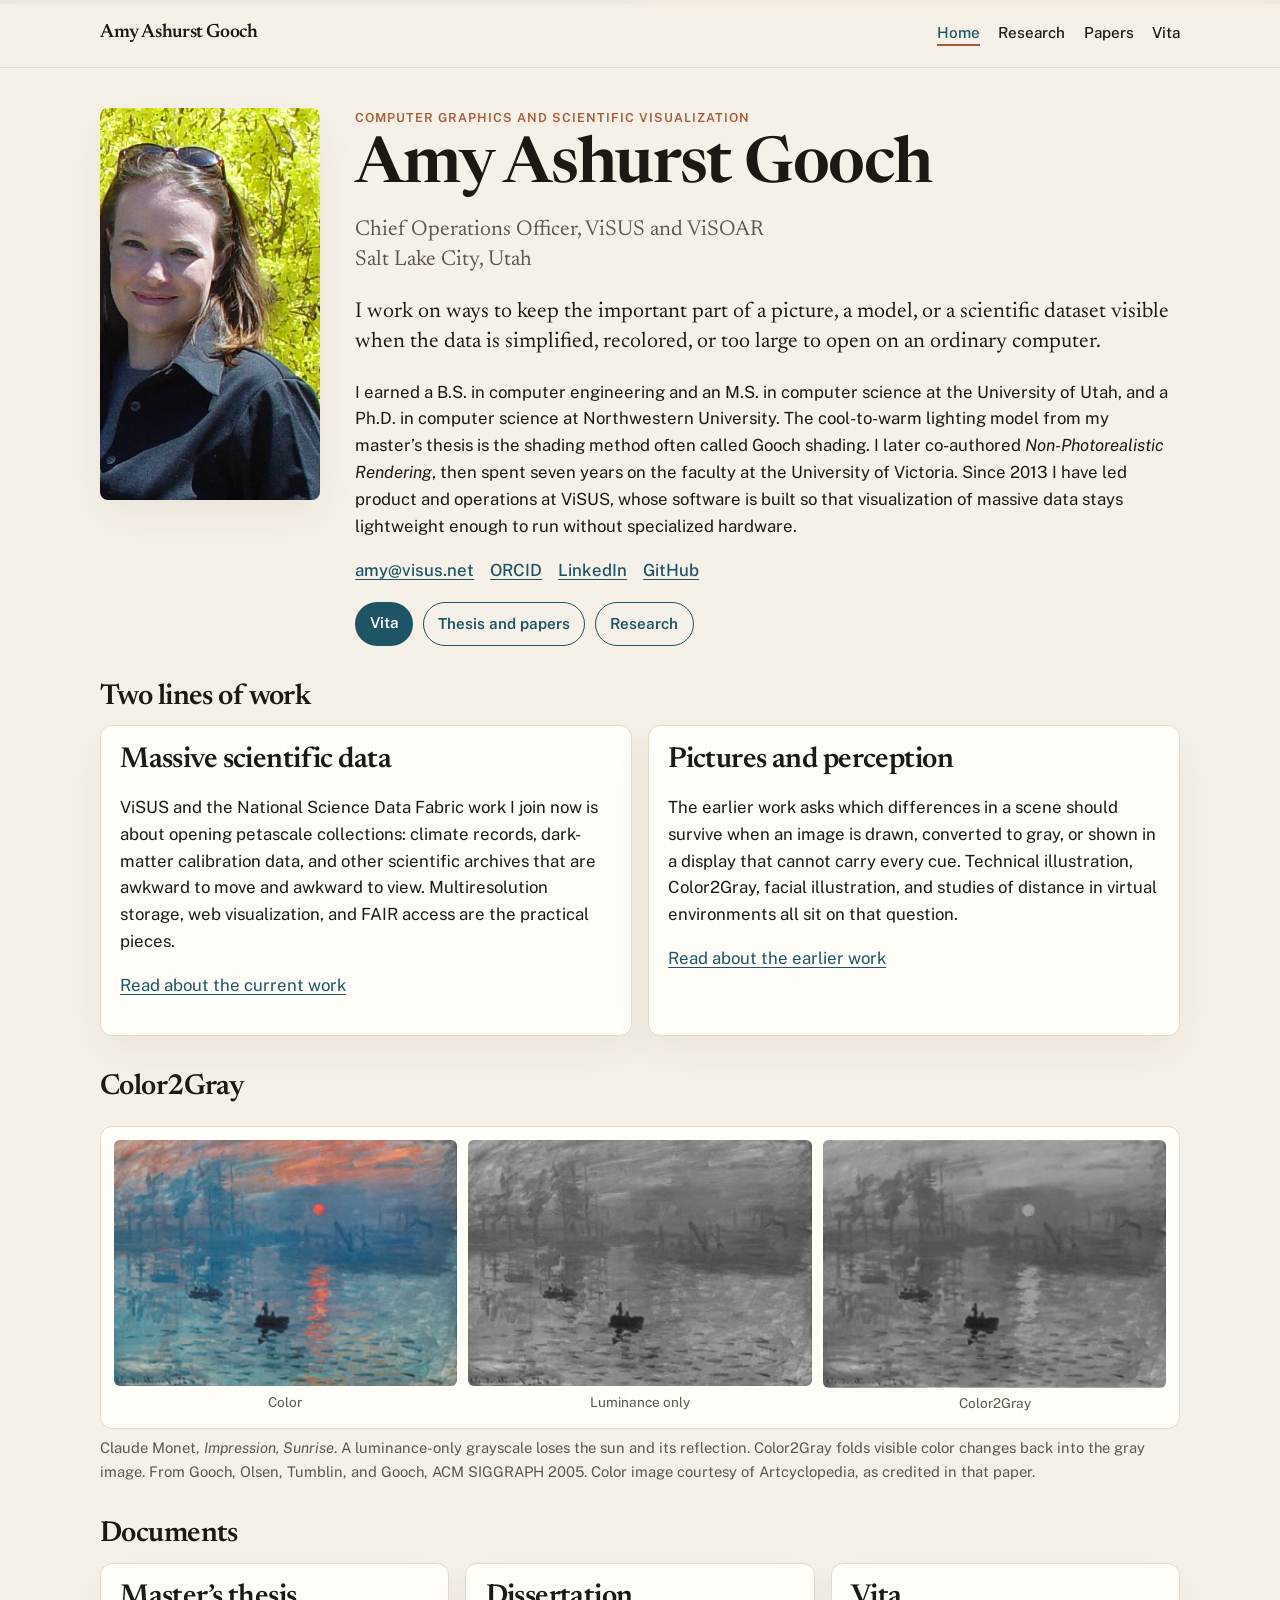
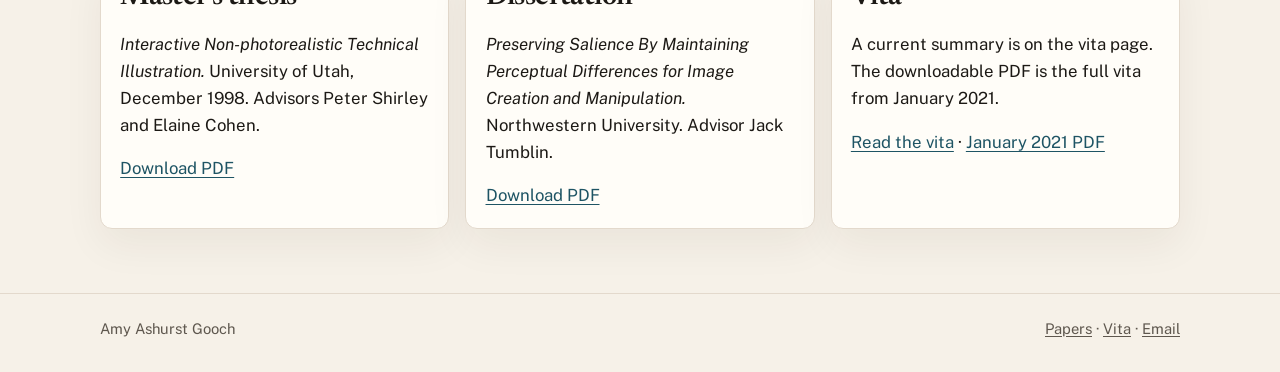
==== index.html @ 5d3acbeb "Add a personal site with vita, research, thesis, and dissertation. The pages are static HTML so GitH" ====
<!DOCTYPE html>
<html lang="en">
<head>
  <meta charset="utf-8">
  <meta name="viewport" content="width=device-width, initial-scale=1">
  <title>Amy Ashurst Gooch</title>
  <meta name="description" content="Amy Ashurst Gooch: scientific visualization, non-photorealistic rendering, and the perception of images. Chief Operations Officer of ViSUS and ViSOAR.">
  <link rel="icon" href="favicon.svg" type="image/svg+xml">
  <link rel="preconnect" href="https://fonts.googleapis.com">
  <link rel="preconnect" href="https://fonts.gstatic.com" crossorigin>
  <link href="https://fonts.googleapis.com/css2?family=Newsreader:ital,opsz,wght@0,6..72,500;0,6..72,600;1,6..72,480&family=Public+Sans:ital,wght@0,400;0,500;0,600;1,400&display=swap" rel="stylesheet">
  <link rel="stylesheet" href="css/site.css">
  <script type="application/ld+json">
  {
    "@context": "https://schema.org",
    "@type": "Person",
    "name": "Amy Ashurst Gooch",
    "jobTitle": "Chief Operations Officer",
    "email": "amy@visus.net",
    "affiliation": { "@type": "Organization", "name": "ViSUS LLC" },
    "alumniOf": ["Northwestern University", "University of Utah"],
    "sameAs": [
      "https://orcid.org/0000-0002-1612-6674",
      "https://github.com/amygooch",
      "https://www.linkedin.com/pub/amy-gooch/5/337/689"
    ]
  }
  </script>
</head>
<body>
  <a class="skip" href="#content">Skip to content</a>
  <header class="site-header">
    <div class="wrap">
      <a class="brand" href="index.html">Amy Ashurst Gooch</a>
      <nav>
        <a href="index.html" aria-current="page">Home</a>
        <a href="research.html">Research</a>
        <a href="papers.html">Papers</a>
        <a href="vita.html">Vita</a>
      </nav>
    </div>
  </header>

  <main id="content">
    <div class="wrap">
      <section class="hero">
        <img class="portrait" src="images/portrait.png" alt="Portrait of Amy Ashurst Gooch">
        <div>
          <p class="kicker">Computer graphics and scientific visualization</p>
          <h1>Amy Ashurst Gooch</h1>
          <p class="role">Chief Operations Officer, ViSUS and ViSOAR<br>Salt Lake City, Utah</p>
          <p class="lede">I work on ways to keep the important part of a picture, a model, or a scientific dataset visible when the data is simplified, recolored, or too large to open on an ordinary computer.</p>
          <p>I earned a B.S. in computer engineering and an M.S. in computer science at the University of Utah, and a Ph.D. in computer science at Northwestern University. The cool-to-warm lighting model from my master’s thesis is the shading method often called Gooch shading. I later co-authored <em>Non-Photorealistic Rendering</em>, then spent seven years on the faculty at the University of Victoria. Since 2013 I have led product and operations at ViSUS, whose software is built so that visualization of massive data stays lightweight enough to run without specialized hardware.</p>
          <p class="contacts">
            <a href="mailto:amy@visus.net">amy@visus.net</a>
            <a href="https://orcid.org/0000-0002-1612-6674">ORCID</a>
            <a href="https://www.linkedin.com/pub/amy-gooch/5/337/689">LinkedIn</a>
            <a href="https://github.com/amygooch">GitHub</a>
          </p>
          <div class="actions">
            <a class="button" href="vita.html">Vita</a>
            <a class="button secondary" href="papers.html">Thesis and papers</a>
            <a class="button secondary" href="research.html">Research</a>
          </div>
        </div>
      </section>

      <h2>Two lines of work</h2>
      <div class="split">
        <article class="panel">
          <h2>Massive scientific data</h2>
          <p>ViSUS and the National Science Data Fabric work I join now is about opening petascale collections: climate records, dark-matter calibration data, and other scientific archives that are awkward to move and awkward to view. Multiresolution storage, web visualization, and FAIR access are the practical pieces.</p>
          <p><a href="research.html#data">Read about the current work</a></p>
        </article>
        <article class="panel">
          <h2>Pictures and perception</h2>
          <p>The earlier work asks which differences in a scene should survive when an image is drawn, converted to gray, or shown in a display that cannot carry every cue. Technical illustration, Color2Gray, facial illustration, and studies of distance in virtual environments all sit on that question.</p>
          <p><a href="research.html#perception">Read about the earlier work</a></p>
        </article>
      </div>

      <h2>Color2Gray</h2>
      <figure class="triptych">
        <div>
          <img src="images/sunrise-color.png" alt="Claude Monet’s Impression, Sunrise, in color">
          <figcaption>Color</figcaption>
        </div>
        <div>
          <img src="images/sunrise-luminance.png" alt="Luminance-only grayscale of the same painting, with the sun nearly gone">
          <figcaption>Luminance only</figcaption>
        </div>
        <div>
          <img src="images/sunrise-color2gray.png" alt="Color2Gray result that keeps the sun and its reflection visible">
          <figcaption>Color2Gray</figcaption>
        </div>
      </figure>
      <p class="caption figure-note">Claude Monet, <em>Impression, Sunrise</em>. A luminance-only grayscale loses the sun and its reflection. Color2Gray folds visible color changes back into the gray image. From Gooch, Olsen, Tumblin, and Gooch, ACM SIGGRAPH 2005. Color image courtesy of Artcyclopedia, as credited in that paper.</p>

      <h2>Documents</h2>
      <div class="doc-grid">
        <article class="doc">
          <h2>Master’s thesis</h2>
          <p><em>Interactive Non-photorealistic Technical Illustration.</em> University of Utah, December 1998. Advisors Peter Shirley and Elaine Cohen.</p>
          <p><a href="papers/Gooch_MS_Thesis_1998.pdf">Download PDF</a></p>
        </article>
        <article class="doc">
          <h2>Dissertation</h2>
          <p><em>Preserving Salience By Maintaining Perceptual Differences for Image Creation and Manipulation.</em> Northwestern University. Advisor Jack Tumblin.</p>
          <p><a href="papers/Gooch_PhD_Dissertation_2006.pdf">Download PDF</a></p>
        </article>
        <article class="doc">
          <h2>Vita</h2>
          <p>A current summary is on the vita page. The downloadable PDF is the full vita from January 2021.</p>
          <p><a href="vita.html">Read the vita</a> · <a href="files/AmyGooch_Vita_January2021.pdf">January 2021 PDF</a></p>
        </article>
      </div>
    </div>
  </main>

  <footer>
    <div class="wrap">
      <span>Amy Ashurst Gooch</span>
      <span><a href="papers.html">Papers</a> · <a href="vita.html">Vita</a> · <a href="mailto:amy@visus.net">Email</a></span>
    </div>
  </footer>
</body>
</html>
---- css/site.css ----
:root {
  --ink: #1c1915;
  --muted: #5e574e;
  --paper: #f6f1e8;
  --card: #fffdf8;
  --line: #e3d9cc;
  --cool: #1e5464;
  --warm: #a85a38;
  --cool-soft: #e7f0f2;
  --shadow: 0 16px 40px rgba(48, 32, 16, 0.06);
  --serif: "Newsreader", "Iowan Old Style", Palatino, "Palatino Linotype", serif;
  --sans: "Public Sans", "Avenir Next", "Segoe UI", sans-serif;
  --max: 1080px;
}

* { box-sizing: border-box; }

html { scroll-behavior: smooth; }

body {
  margin: 0;
  color: var(--ink);
  background:
    linear-gradient(90deg, var(--cool) 0 50%, var(--warm) 50% 100%) top / 100% 4px no-repeat,
    var(--paper);
  font-family: var(--sans);
  font-size: 1.05rem;
  line-height: 1.6;
}

a { color: var(--cool); text-underline-offset: 0.16em; }
a:hover { color: var(--warm); }

img { max-width: 100%; height: auto; display: block; }

.skip {
  position: absolute;
  left: 1rem;
  top: -4rem;
  background: var(--ink);
  color: white;
  padding: 0.5rem 0.8rem;
  z-index: 10;
}
.skip:focus { top: 0.5rem; }

.wrap {
  width: min(var(--max), calc(100% - 2.4rem));
  margin: 0 auto;
}

.site-header {
  position: sticky;
  top: 0;
  z-index: 5;
  background: rgba(246, 241, 232, 0.92);
  backdrop-filter: blur(10px);
  border-bottom: 1px solid var(--line);
}

.site-header .wrap {
  display: flex;
  align-items: center;
  justify-content: space-between;
  gap: 1rem;
  min-height: 4.2rem;
}

.brand {
  font-family: var(--serif);
  font-weight: 600;
  color: var(--ink);
  text-decoration: none;
  letter-spacing: -0.02em;
  font-size: 1.2rem;
}

nav { display: flex; gap: 1.15rem; flex-wrap: wrap; }
nav a {
  color: var(--ink);
  text-decoration: none;
  font-size: 0.95rem;
  font-weight: 500;
}
nav a[aria-current="page"] {
  color: var(--cool);
  box-shadow: inset 0 -2px 0 var(--warm);
}

main { padding: 2.5rem 0 4rem; }

h1, h2, h3 {
  font-family: var(--serif);
  font-weight: 600;
  letter-spacing: -0.02em;
  line-height: 1.15;
}

h1 { font-size: clamp(2.4rem, 5vw, 4.2rem); margin: 0.2rem 0 0.6rem; }
h2 { font-size: 1.8rem; margin: 2.2rem 0 0.7rem; }
h3 { font-size: 1.25rem; margin: 1.4rem 0 0.4rem; }

.kicker {
  margin: 0;
  color: var(--warm);
  font-weight: 600;
  letter-spacing: 0.08em;
  text-transform: uppercase;
  font-size: 0.78rem;
}

.lede, .role { font-family: var(--serif); font-size: 1.35rem; line-height: 1.4; }
.role { margin: 0 0 1rem; color: var(--muted); }

.hero {
  display: grid;
  grid-template-columns: 220px 1fr;
  gap: 2.2rem;
  align-items: start;
}

.portrait {
  width: 220px;
  border-radius: 8px;
  box-shadow: var(--shadow);
  background: var(--card);
}

.contacts { display: flex; flex-wrap: wrap; gap: 0.4rem 1rem; margin: 1.1rem 0; }
.contacts a { font-weight: 500; }

.actions { display: flex; flex-wrap: wrap; gap: 0.6rem; margin-top: 0.4rem; }
.button {
  display: inline-block;
  background: var(--cool);
  color: white;
  text-decoration: none;
  padding: 0.55rem 0.9rem;
  border-radius: 999px;
  font-weight: 600;
  font-size: 0.95rem;
}
.button:hover { background: var(--ink); color: white; }
.button.secondary { background: transparent; color: var(--cool); border: 1px solid var(--cool); }
.button.secondary:hover { background: var(--cool); color: white; }

.cards, .doc-grid, .split {
  display: grid;
  gap: 1rem;
}
.cards, .doc-grid { grid-template-columns: repeat(3, 1fr); }
.split { grid-template-columns: 1fr 1fr; margin-top: 0.6rem; }

.card, .doc, .panel {
  background: var(--card);
  border: 1px solid var(--line);
  border-radius: 12px;
  padding: 1.1rem 1.2rem 1.2rem;
  box-shadow: var(--shadow);
}
.card h2, .panel h2, .doc h2 { margin-top: 0; }
.card p:last-child, .doc p:last-child { margin-bottom: 0; }

.triptych {
  margin: 1.4rem 0 0.4rem;
  display: grid;
  grid-template-columns: repeat(3, 1fr);
  gap: 0.7rem;
  background: var(--card);
  border: 1px solid var(--line);
  border-radius: 12px;
  padding: 0.8rem;
}
.triptych img { width: 100%; border-radius: 6px; }
.triptych figcaption, figure caption, .caption {
  color: var(--muted);
  font-size: 0.92rem;
}
.triptych div figcaption { margin-top: 0.35rem; text-align: center; font-size: 0.85rem; }
.figure-note { margin-top: 0.45rem; }

.wide-figure {
  margin: 1rem 0;
  background: var(--card);
  border: 1px solid var(--line);
  border-radius: 12px;
  padding: 0.8rem;
}
.wide-figure img { width: 100%; border-radius: 6px; }

.entry {
  display: grid;
  grid-template-columns: 9.5rem 1fr;
  gap: 1rem;
  padding: 0.95rem 0;
  border-top: 1px solid var(--line);
}
.when { color: var(--muted); font-variant-numeric: tabular-nums; font-size: 0.95rem; }
.entry h3 { margin: 0 0 0.15rem; }
.entry p { margin: 0.25rem 0 0; }
.where { color: var(--muted); }

.paper {
  padding: 0.95rem 0;
  border-top: 1px solid var(--line);
}
.paper p { margin: 0.25rem 0 0; }
.paper .links { margin-top: 0.35rem; font-size: 0.95rem; }
.paper .links a { margin-right: 0.9rem; white-space: nowrap; }
.title { font-family: var(--serif); font-size: 1.18rem; }

.note {
  background: var(--cool-soft);
  border-radius: 12px;
  padding: 0.9rem 1rem;
  color: var(--ink);
}

footer {
  border-top: 1px solid var(--line);
  padding: 1.4rem 0 2rem;
  color: var(--muted);
  font-size: 0.92rem;
}
footer .wrap { display: flex; justify-content: space-between; gap: 1rem; flex-wrap: wrap; }
footer a { color: var(--muted); }

@media (max-width: 800px) {
  .hero, .cards, .doc-grid, .split, .triptych, .entry {
    grid-template-columns: 1fr;
  }
  .portrait { width: min(220px, 60%); }
  .site-header .wrap { align-items: flex-start; flex-direction: column; padding: 0.7rem 0; }
}

@media print {
  .site-header, footer, .actions, .skip { display: none; }
  body { background: white; }
  a { color: black; text-decoration: none; }
}
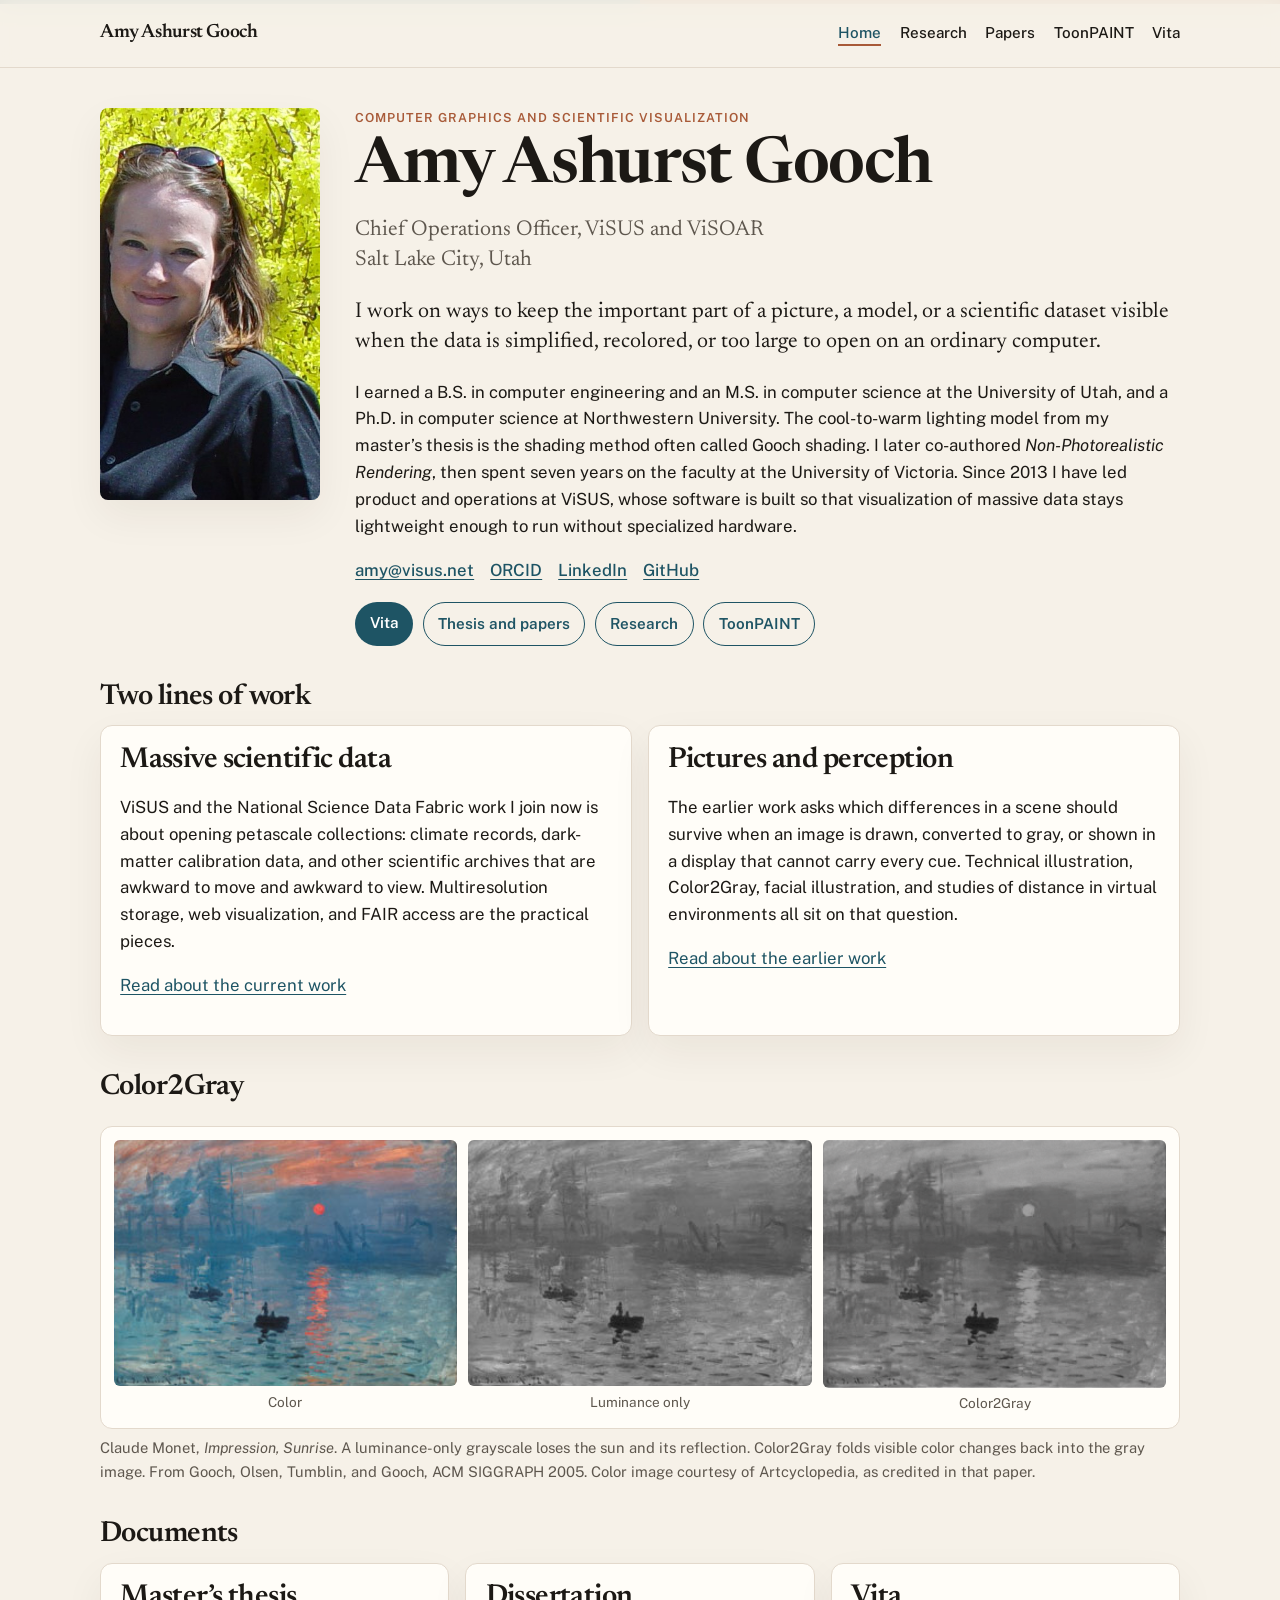
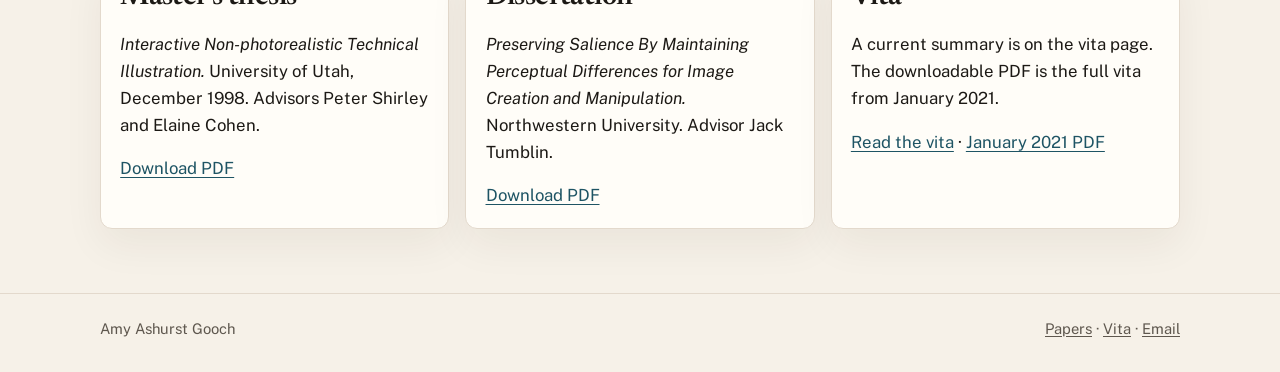
==== commit 5f7d777c: "Add a ToonPAINT page to the site navigation. The page describes the Insatiable Genius app and links " ====
--- a/index.html
+++ b/index.html
@@ -36,6 +36,7 @@
         <a href="index.html" aria-current="page">Home</a>
         <a href="research.html">Research</a>
         <a href="papers.html">Papers</a>
+        <a href="toonpaint.html">ToonPAINT</a>
         <a href="vita.html">Vita</a>
       </nav>
     </div>
@@ -61,6 +62,7 @@
             <a class="button" href="vita.html">Vita</a>
             <a class="button secondary" href="papers.html">Thesis and papers</a>
             <a class="button secondary" href="research.html">Research</a>
+            <a class="button secondary" href="toonpaint.html">ToonPAINT</a>
           </div>
         </div>
       </section>
--- a/css/site.css
+++ b/css/site.css
@@ -179,6 +179,23 @@
 .triptych div figcaption { margin-top: 0.35rem; text-align: center; font-size: 0.85rem; }
 .figure-note { margin-top: 0.45rem; }
 
+.shots {
+  display: grid;
+  grid-template-columns: repeat(2, minmax(0, 280px));
+  gap: 1.2rem;
+  margin: 1.2rem 0 0.4rem;
+}
+.shots img {
+  width: 100%;
+  border-radius: 22px;
+  border: 1px solid var(--line);
+  box-shadow: var(--shadow);
+  background: white;
+}
+.shots figcaption { margin-top: 0.45rem; }
+.features { margin: 0.4rem 0 0; padding-left: 1.15rem; }
+.features li { margin: 0.35rem 0; }
+
 .wide-figure {
   margin: 1rem 0;
   background: var(--card);
@@ -226,9 +243,10 @@
 footer a { color: var(--muted); }
 
 @media (max-width: 800px) {
-  .hero, .cards, .doc-grid, .split, .triptych, .entry {
+  .hero, .cards, .doc-grid, .split, .triptych, .entry, .shots {
     grid-template-columns: 1fr;
   }
+  .shots { max-width: 280px; }
   .portrait { width: min(220px, 60%); }
   .site-header .wrap { align-items: flex-start; flex-direction: column; padding: 0.7rem 0; }
 }
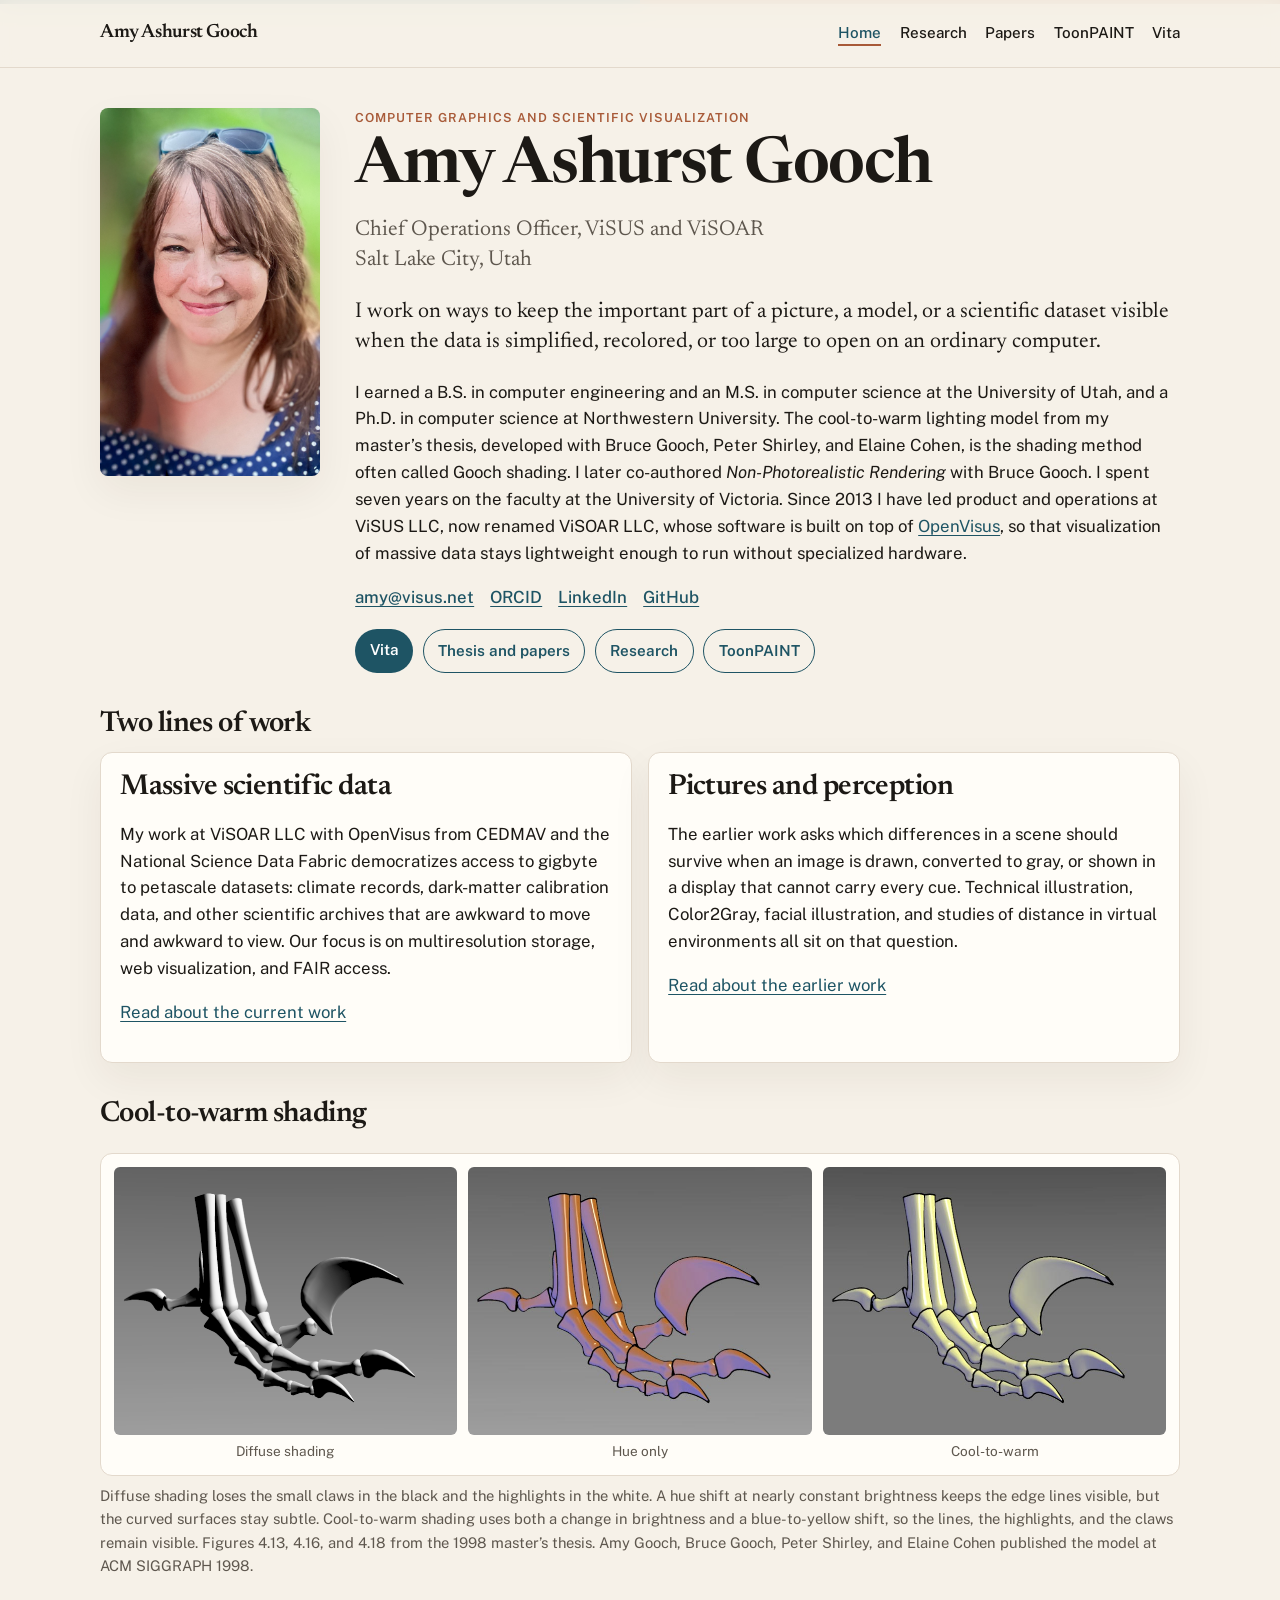
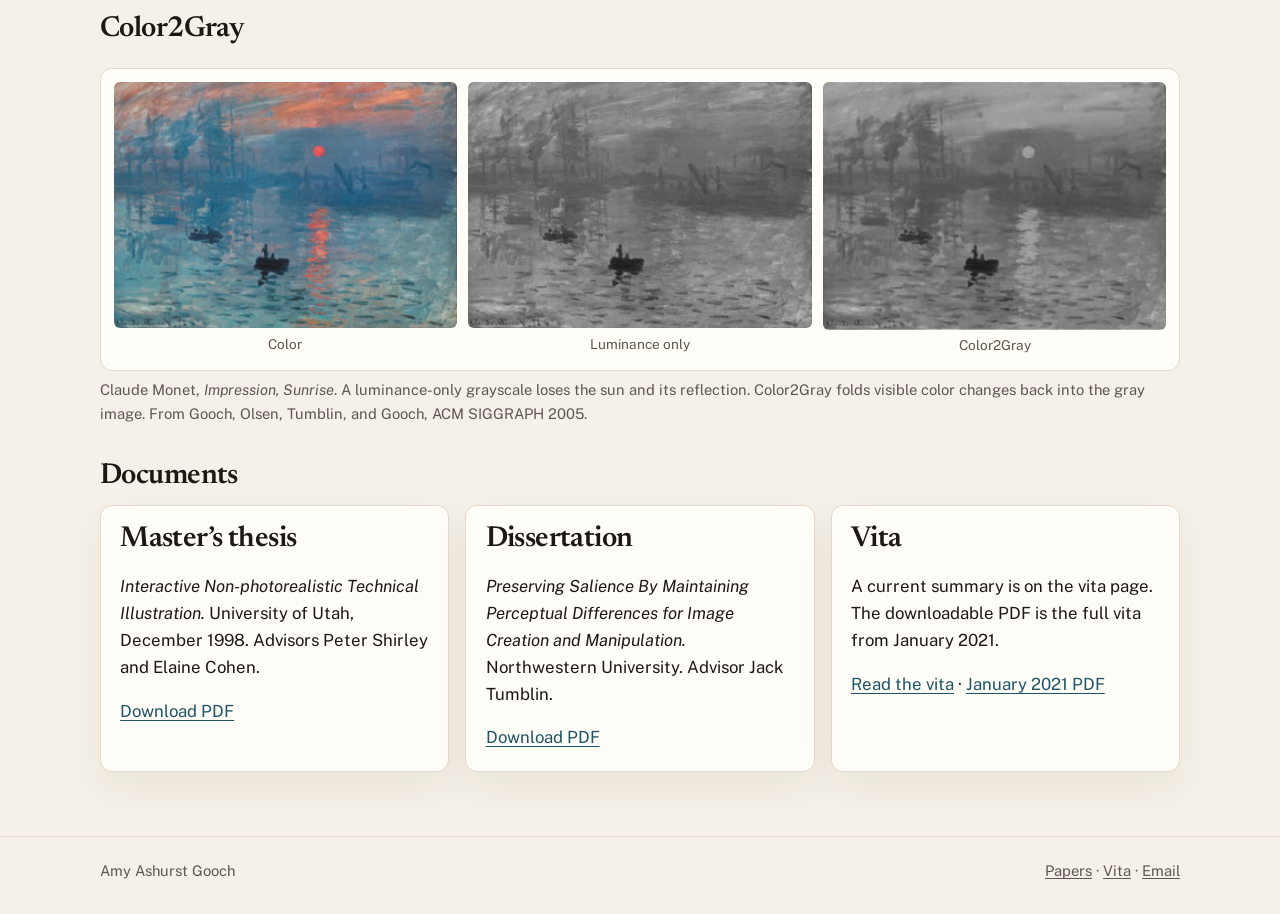
==== commit ea60755c: "Add the cool-to-warm figures and refresh the site copy. Co-authored-by: Cursor <cursoragent@cursor.c" ====
--- a/index.html
+++ b/index.html
@@ -51,7 +51,7 @@
           <h1>Amy Ashurst Gooch</h1>
           <p class="role">Chief Operations Officer, ViSUS and ViSOAR<br>Salt Lake City, Utah</p>
           <p class="lede">I work on ways to keep the important part of a picture, a model, or a scientific dataset visible when the data is simplified, recolored, or too large to open on an ordinary computer.</p>
-          <p>I earned a B.S. in computer engineering and an M.S. in computer science at the University of Utah, and a Ph.D. in computer science at Northwestern University. The cool-to-warm lighting model from my master’s thesis is the shading method often called Gooch shading. I later co-authored <em>Non-Photorealistic Rendering</em>, then spent seven years on the faculty at the University of Victoria. Since 2013 I have led product and operations at ViSUS, whose software is built so that visualization of massive data stays lightweight enough to run without specialized hardware.</p>
+          <p>I earned a B.S. in computer engineering and an M.S. in computer science at the University of Utah, and a Ph.D. in computer science at Northwestern University. The cool-to-warm lighting model from my master’s thesis, developed with Bruce Gooch, Peter Shirley, and Elaine Cohen, is the shading method often called Gooch shading. I later co-authored <em>Non-Photorealistic Rendering</em> with Bruce Gooch.  I spent seven years on the faculty at the University of Victoria. Since 2013 I have led product and operations at ViSUS LLC, now renamed ViSOAR LLC, whose software is built on top of <a href="https://openvisus.org">OpenVisus</a>, so that visualization of massive data stays lightweight enough to run without specialized hardware.</p>
           <p class="contacts">
             <a href="mailto:amy@visus.net">amy@visus.net</a>
             <a href="https://orcid.org/0000-0002-1612-6674">ORCID</a>
@@ -71,7 +71,7 @@
       <div class="split">
         <article class="panel">
           <h2>Massive scientific data</h2>
-          <p>ViSUS and the National Science Data Fabric work I join now is about opening petascale collections: climate records, dark-matter calibration data, and other scientific archives that are awkward to move and awkward to view. Multiresolution storage, web visualization, and FAIR access are the practical pieces.</p>
+          <p>My work  at ViSOAR LLC with OpenVisus from CEDMAV and the National Science Data Fabric democratizes access to gigbyte to petascale datasets: climate records, dark-matter calibration data, and other scientific archives that are awkward to move and awkward to view. Our focus is on multiresolution storage, web visualization, and FAIR access.</p>
           <p><a href="research.html#data">Read about the current work</a></p>
         </article>
         <article class="panel">
@@ -80,6 +80,23 @@
           <p><a href="research.html#perception">Read about the earlier work</a></p>
         </article>
       </div>
+
+      <h2>Cool-to-warm shading</h2>
+      <figure class="triptych">
+        <div>
+          <img src="images/shading-diffuse.png" alt="Diffuse-shaded model of a claw. The small claws disappear into black, and highlights blow out to white.">
+          <figcaption>Diffuse shading</figcaption>
+        </div>
+        <div>
+          <img src="images/shading-hue.png" alt="The same claw with a hue shift and almost no change in brightness. Edge lines stay visible, and the surface shape is subtle.">
+          <figcaption>Hue only</figcaption>
+        </div>
+        <div>
+          <img src="images/shading-cool-warm.png" alt="The same claw in cool-to-warm shading. Black edge lines, white highlights, and the small claws all stay visible.">
+          <figcaption>Cool-to-warm</figcaption>
+        </div>
+      </figure>
+      <p class="caption figure-note">Diffuse shading loses the small claws in the black and the highlights in the white. A hue shift at nearly constant brightness keeps the edge lines visible, but the curved surfaces stay subtle. Cool-to-warm shading uses both a change in brightness and a blue-to-yellow shift, so the lines, the highlights, and the claws remain visible. Figures 4.13, 4.16, and 4.18 from the 1998 master’s thesis. Amy Gooch, Bruce Gooch, Peter Shirley, and Elaine Cohen published the model at ACM SIGGRAPH 1998.</p>
 
       <h2>Color2Gray</h2>
       <figure class="triptych">
@@ -96,7 +113,7 @@
           <figcaption>Color2Gray</figcaption>
         </div>
       </figure>
-      <p class="caption figure-note">Claude Monet, <em>Impression, Sunrise</em>. A luminance-only grayscale loses the sun and its reflection. Color2Gray folds visible color changes back into the gray image. From Gooch, Olsen, Tumblin, and Gooch, ACM SIGGRAPH 2005. Color image courtesy of Artcyclopedia, as credited in that paper.</p>
+      <p class="caption figure-note">Claude Monet, <em>Impression, Sunrise</em>. A luminance-only grayscale loses the sun and its reflection. Color2Gray folds visible color changes back into the gray image. From Gooch, Olsen, Tumblin, and Gooch, ACM SIGGRAPH 2005.</p>
 
       <h2>Documents</h2>
       <div class="doc-grid">
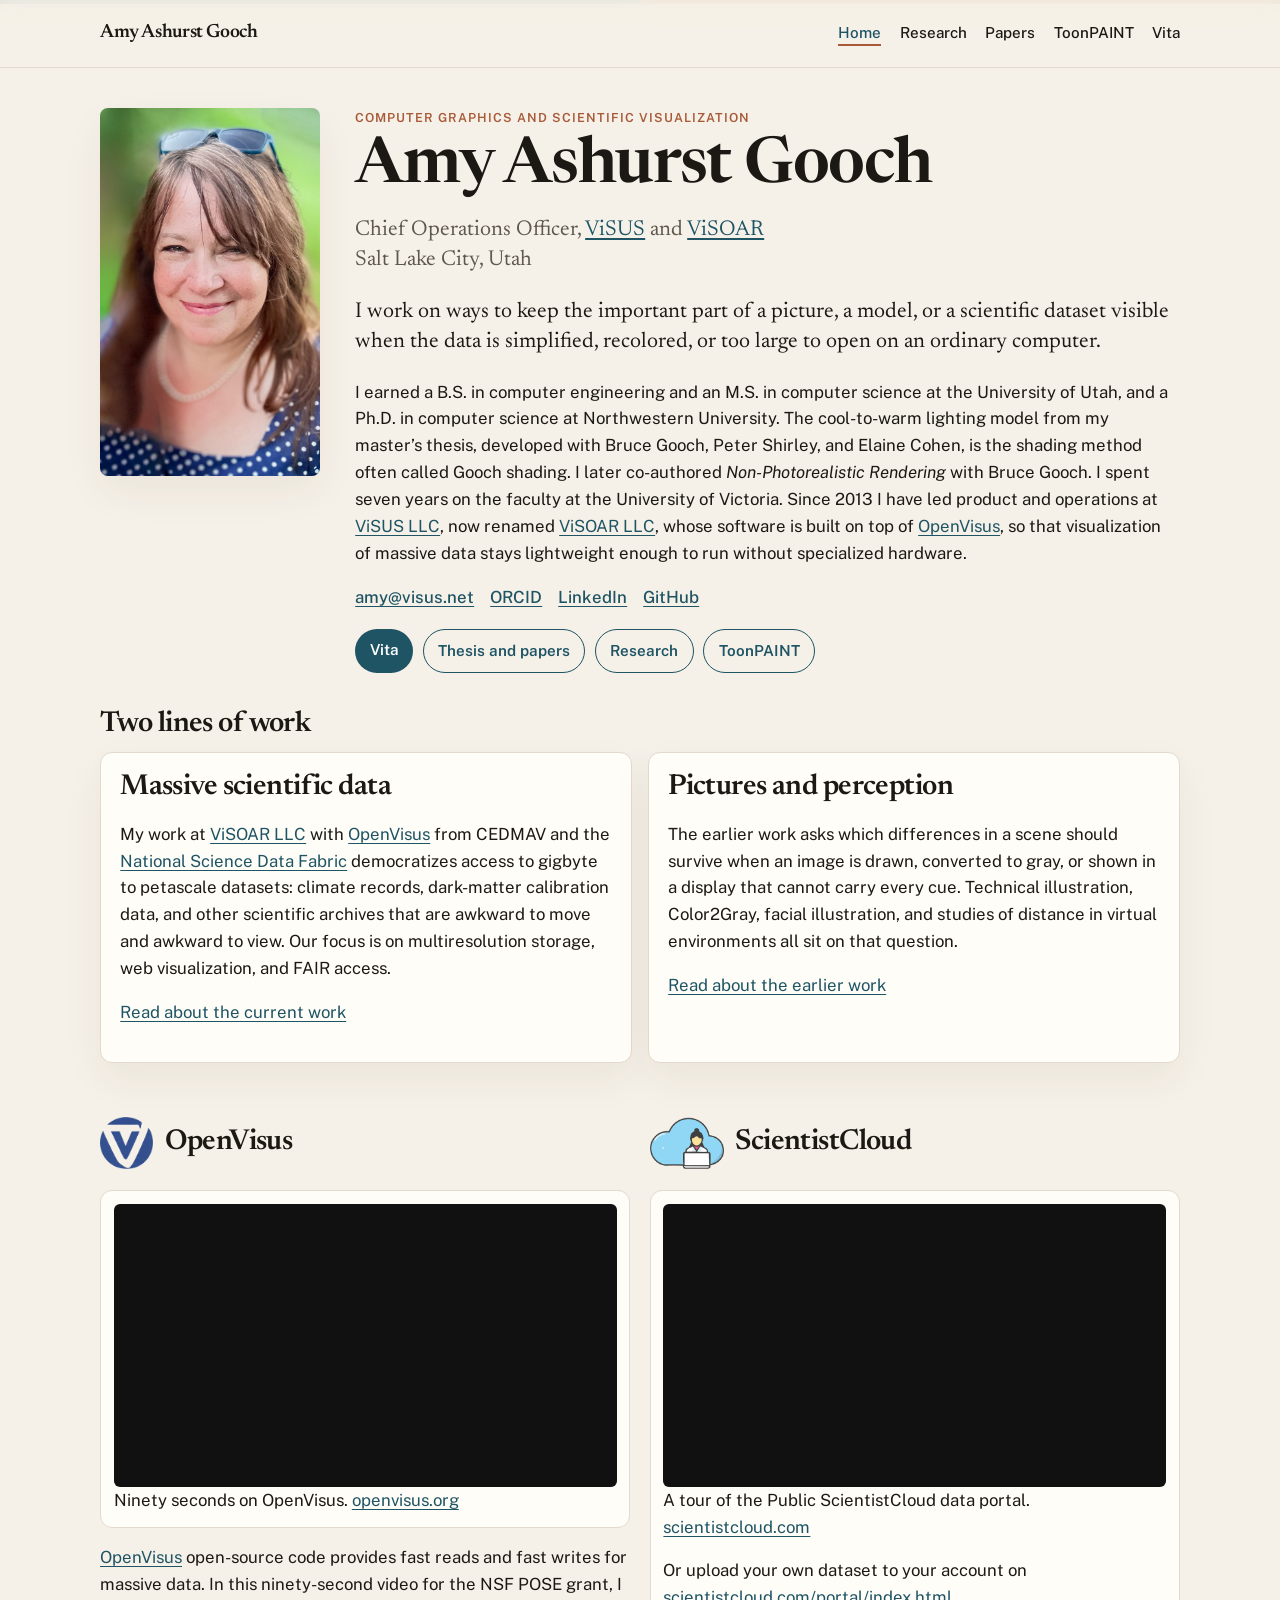
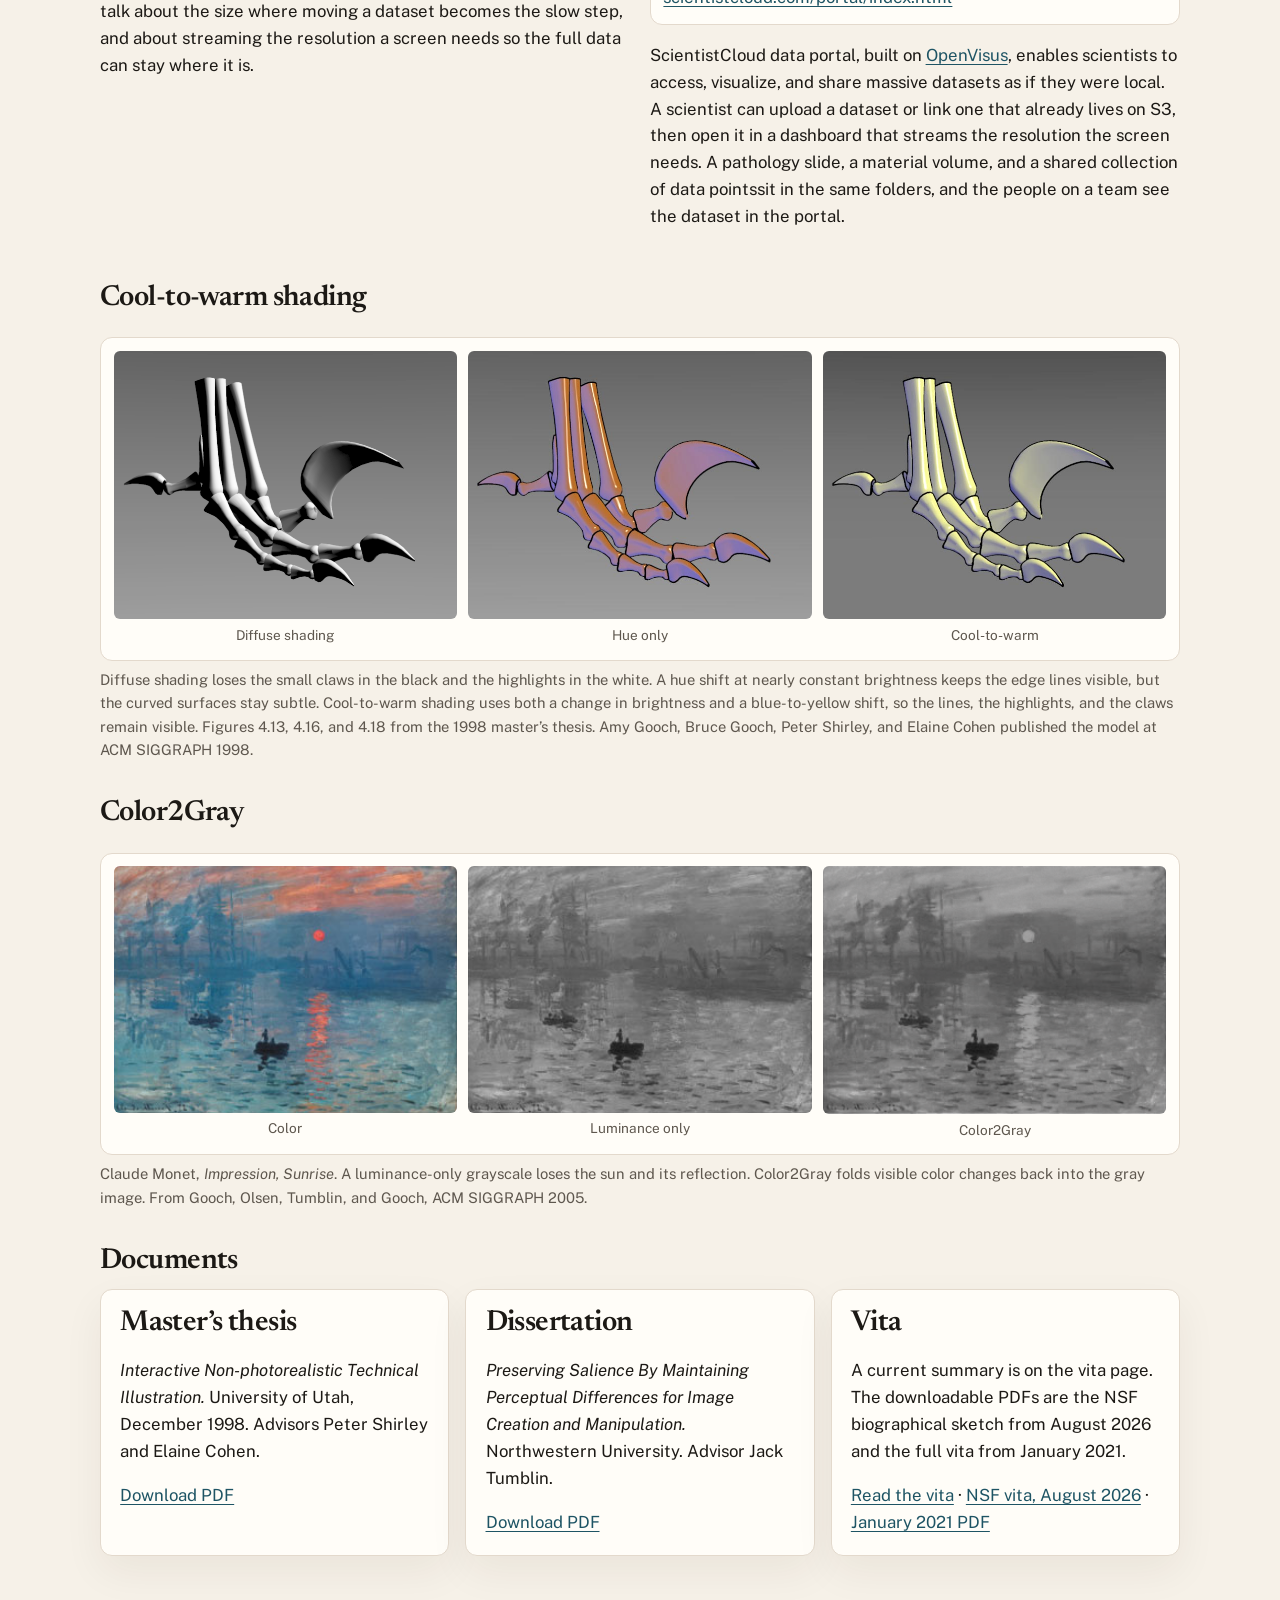
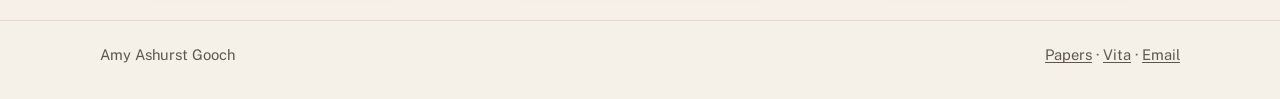
==== commit c3920c89: "Show the current OpenVisus and ScientistCloud work, and add the 2026 NSF vita. Co-authored-by: Curso" ====
--- a/index.html
+++ b/index.html
@@ -49,9 +49,9 @@
         <div>
           <p class="kicker">Computer graphics and scientific visualization</p>
           <h1>Amy Ashurst Gooch</h1>
-          <p class="role">Chief Operations Officer, ViSUS and ViSOAR<br>Salt Lake City, Utah</p>
+          <p class="role">Chief Operations Officer, <a href="https://www.visoar.net">ViSUS</a> and <a href="https://www.visoar.net">ViSOAR</a><br>Salt Lake City, Utah</p>
           <p class="lede">I work on ways to keep the important part of a picture, a model, or a scientific dataset visible when the data is simplified, recolored, or too large to open on an ordinary computer.</p>
-          <p>I earned a B.S. in computer engineering and an M.S. in computer science at the University of Utah, and a Ph.D. in computer science at Northwestern University. The cool-to-warm lighting model from my master’s thesis, developed with Bruce Gooch, Peter Shirley, and Elaine Cohen, is the shading method often called Gooch shading. I later co-authored <em>Non-Photorealistic Rendering</em> with Bruce Gooch.  I spent seven years on the faculty at the University of Victoria. Since 2013 I have led product and operations at ViSUS LLC, now renamed ViSOAR LLC, whose software is built on top of <a href="https://openvisus.org">OpenVisus</a>, so that visualization of massive data stays lightweight enough to run without specialized hardware.</p>
+          <p>I earned a B.S. in computer engineering and an M.S. in computer science at the University of Utah, and a Ph.D. in computer science at Northwestern University. The cool-to-warm lighting model from my master’s thesis, developed with Bruce Gooch, Peter Shirley, and Elaine Cohen, is the shading method often called Gooch shading. I later co-authored <em>Non-Photorealistic Rendering</em> with Bruce Gooch.  I spent seven years on the faculty at the University of Victoria. Since 2013 I have led product and operations at <a href="https://www.visoar.net">ViSUS LLC</a>, now renamed <a href="https://www.visoar.net">ViSOAR LLC</a>, whose software is built on top of <a href="https://www.openvisus.org">OpenVisus</a>, so that visualization of massive data stays lightweight enough to run without specialized hardware.</p>
           <p class="contacts">
             <a href="mailto:amy@visus.net">amy@visus.net</a>
             <a href="https://orcid.org/0000-0002-1612-6674">ORCID</a>
@@ -71,7 +71,7 @@
       <div class="split">
         <article class="panel">
           <h2>Massive scientific data</h2>
-          <p>My work  at ViSOAR LLC with OpenVisus from CEDMAV and the National Science Data Fabric democratizes access to gigbyte to petascale datasets: climate records, dark-matter calibration data, and other scientific archives that are awkward to move and awkward to view. Our focus is on multiresolution storage, web visualization, and FAIR access.</p>
+          <p>My work  at <a href="https://www.visoar.net">ViSOAR LLC</a> with <a href="https://www.openvisus.org">OpenVisus</a> from CEDMAV and the <a href="https://nationalsciencedatafabric.org">National Science Data Fabric</a> democratizes access to gigbyte to petascale datasets: climate records, dark-matter calibration data, and other scientific archives that are awkward to move and awkward to view. Our focus is on multiresolution storage, web visualization, and FAIR access.</p>
           <p><a href="research.html#data">Read about the current work</a></p>
         </article>
         <article class="panel">
@@ -79,6 +79,29 @@
           <p>The earlier work asks which differences in a scene should survive when an image is drawn, converted to gray, or shown in a display that cannot carry every cue. Technical illustration, Color2Gray, facial illustration, and studies of distance in virtual environments all sit on that question.</p>
           <p><a href="research.html#perception">Read about the earlier work</a></p>
         </article>
+      </div>
+
+      <div class="video-pair">
+        <section>
+          <h2 class="with-logo"><a href="https://www.openvisus.org"><img src="images/openvisus-mark.png" alt="">OpenVisus</a></h2>
+          <figure class="wide-figure">
+            <div class="video-embed">
+              <iframe src="https://www.youtube.com/embed/QXVe7F3p_uU" title="90-second video on OpenVisus NSF POSE grant" allow="accelerometer; autoplay; clipboard-write; encrypted-media; gyroscope; picture-in-picture; web-share" referrerpolicy="strict-origin-when-cross-origin" allowfullscreen></iframe>
+            </div>
+            <figcaption>Ninety seconds on OpenVisus. <a href="https://www.openvisus.org">openvisus.org</a></figcaption>
+          </figure>
+          <p><a href="https://www.openvisus.org">OpenVisus</a> open-source code provides fast reads and fast writes for massive data. In this ninety-second video for the NSF POSE grant, I talk about the size where moving a dataset becomes the slow step, and about streaming the resolution a screen needs so the full data can stay where it is.</p>
+        </section>
+        <section>
+          <h2 class="with-logo"><a href="https://scientistcloud.com"><img src="images/scientistcloud-mark.png" alt="">ScientistCloud</a></h2>
+          <figure class="wide-figure">
+            <div class="video-embed">
+              <iframe src="https://www.youtube.com/embed/5DFxVKusfQM" title="ScientistCloud Data Portal" allow="accelerometer; autoplay; clipboard-write; encrypted-media; gyroscope; picture-in-picture; web-share" referrerpolicy="strict-origin-when-cross-origin" allowfullscreen></iframe>
+            </div>
+            <figcaption>A tour of the Public ScientistCloud data portal. <a href="https://scientistcloud.com/portal/public/index.html">scientistcloud.com</a><P></P> Or upload your own dataset to your account on <a href="https://scientistcloud.com/portal/index.html">scientistcloud.com/portal/index.html</a></figcaption>
+          </figure>
+          <p>ScientistCloud data portal, built on <a href="https://www.openvisus.org">OpenVisus</a>, enables scientists to access, visualize, and share massive datasets as if they were local. A scientist can upload a dataset or link one that already lives on S3, then open it in a dashboard that streams the resolution the screen needs. A pathology slide, a material volume, and a shared collection of data pointssit in the same folders, and the people on a team see the dataset in the portal.</p>
+        </section>
       </div>
 
       <h2>Cool-to-warm shading</h2>
@@ -129,8 +152,8 @@
         </article>
         <article class="doc">
           <h2>Vita</h2>
-          <p>A current summary is on the vita page. The downloadable PDF is the full vita from January 2021.</p>
-          <p><a href="vita.html">Read the vita</a> · <a href="files/AmyGooch_Vita_January2021.pdf">January 2021 PDF</a></p>
+          <p>A current summary is on the vita page. The downloadable PDFs are the NSF biographical sketch from August 2026 and the full vita from January 2021.</p>
+          <p><a href="vita.html">Read the vita</a> · <a href="files/AmyGooch_NSF_Biosketch_2026.pdf">NSF vita, August 2026</a> · <a href="files/AmyGooch_Vita_January2021.pdf">January 2021 PDF</a></p>
         </article>
       </div>
     </div>
--- a/css/site.css
+++ b/css/site.css
@@ -98,6 +98,15 @@
 
 h1 { font-size: clamp(2.4rem, 5vw, 4.2rem); margin: 0.2rem 0 0.6rem; }
 h2 { font-size: 1.8rem; margin: 2.2rem 0 0.7rem; }
+h2.with-logo a {
+  display: inline-flex;
+  align-items: center;
+  gap: 0.7rem;
+  color: inherit;
+  text-decoration: none;
+}
+h2.with-logo a:hover { color: var(--warm); }
+h2.with-logo img { height: 52px; width: auto; margin: 0; }
 h3 { font-size: 1.25rem; margin: 1.4rem 0 0.4rem; }
 
 .kicker {
@@ -193,6 +202,37 @@
   background: white;
 }
 .shots figcaption { margin-top: 0.45rem; }
+
+.montages {
+  display: grid;
+  grid-template-columns: 1fr 1fr;
+  gap: 1.2rem;
+  margin: 1.2rem 0 0.4rem;
+}
+.montages figure { margin: 0; }
+.montages.pair {
+  grid-template-columns: repeat(2, 280px);
+  justify-content: start;
+}
+.montages.pair video.portrait {
+  width: 100%;
+  max-width: none;
+  height: auto;
+  max-height: none;
+}
+.montages video {
+  width: 100%;
+  border-radius: 12px;
+  border: 1px solid var(--line);
+  background: #111;
+  box-shadow: var(--shadow);
+}
+.montages video.portrait {
+  width: auto;
+  max-width: 280px;
+  max-height: 520px;
+}
+.montages figcaption { margin-top: 0.45rem; }
 .features { margin: 0.4rem 0 0; padding-left: 1.15rem; }
 .features li { margin: 0.35rem 0; }
 
@@ -204,6 +244,29 @@
   padding: 0.8rem;
 }
 .wide-figure img { width: 100%; border-radius: 6px; }
+.video-pair {
+  display: grid;
+  grid-template-columns: 1fr 1fr;
+  gap: 1.2rem;
+  align-items: start;
+  margin: 1.2rem 0 0.4rem;
+}
+.video-pair .wide-figure { margin: 0.6rem 0 0; }
+.video-embed {
+  position: relative;
+  width: 100%;
+  aspect-ratio: 16 / 9;
+  background: #111;
+  border-radius: 6px;
+  overflow: hidden;
+}
+.video-embed iframe {
+  position: absolute;
+  inset: 0;
+  width: 100%;
+  height: 100%;
+  border: 0;
+}
 
 .entry {
   display: grid;
@@ -243,7 +306,7 @@
 footer a { color: var(--muted); }
 
 @media (max-width: 800px) {
-  .hero, .cards, .doc-grid, .split, .triptych, .entry, .shots {
+  .hero, .cards, .doc-grid, .split, .triptych, .entry, .shots, .montages, .montages.pair, .video-pair {
     grid-template-columns: 1fr;
   }
   .shots { max-width: 280px; }
